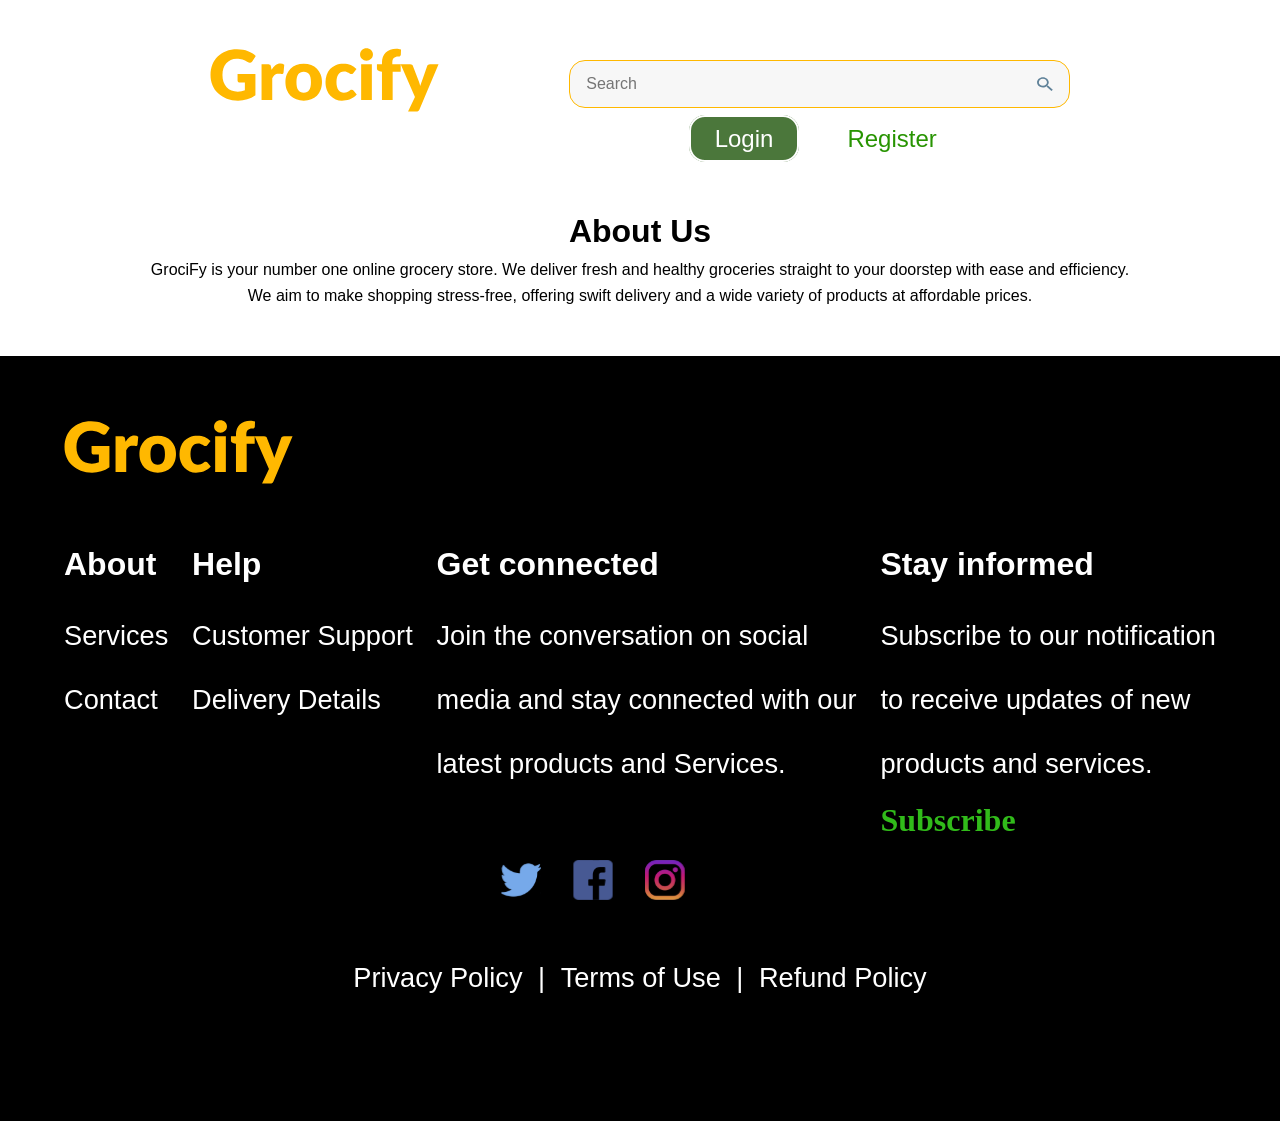
==== about.html @ b232aff8 "Added Animations" ====
<!-- about.html -->
<!DOCTYPE html>
<html lang="en">
  <head>
    <meta charset="UTF-8" />
    <meta name="viewport" content="width=device-width, initial-scale=1.0" />
    <title>About - GrociFy</title>
    <link rel="stylesheet" href="styles/styles.css" />
    <link rel="stylesheet" href="styles/nav.css" />
    <link rel="stylesheet" href="styles/footer.css" />
  </head>
  <body>
    <!-- Navbar -->
    <header>
      <div class="nav-container">
        <nav class="navbar">
          <a href="#" class="logo">
            <img src="images/Grocify.svg" alt="GrociFy Logo" />
          </a>

          <div class="search-container">
            <input type="text" class="search-input" placeholder="Search" />
            <img
              src="images/Vector.svg"
              alt="Search icon"
              class="search-icon"
            />
          </div>

          <ul class="nav-links">
            <li><a href="#home" class="nav-link nav-link1">Home</a></li>
            <li><a href="about.html" class="nav-link nav-link1">About</a></li>
            <li><a href="#contact" class="nav-link nav-link1">Contact</a></li>
            <li>
              <a href="#cart" class="nav-link">
                <img src="images/Vector (1).svg" alt="Cart" id="cart-icon" />
              </a>
            </li>
            <li><a href="#login" class="login-btn">Login</a></li>
            <li><a href="#register" class="register-btn">Register</a></li>
          </ul>
        </nav>
      </div>

    <main class="about-section" style="padding: 3rem; text-align: center">
      <h1>About Us</h1>
      <p>
        GrociFy is your number one online grocery store. We deliver fresh and
        healthy groceries straight to your doorstep with ease and efficiency.
      </p>
      <p>
        We aim to make shopping stress-free, offering swift delivery and a wide
        variety of products at affordable prices.
      </p>
    </main>

    <footer>
      <div class="footer-logo">
        <img src="images/Grocify.svg" alt="Grocify Logo" />
      </div>

      <div class="upper-footer">
        <div class="footer-content">
          <h3 class="footer-text-heading">About</h3>
          <ul class="footer-text">
            <li><a href="#">Services</a></li>
            <li><a href="#">Contact</a></li>
          </ul>
        </div>

        <div class="footer-content">
          <h3 class="footer-text-heading">Help</h3>
          <ul class="footer-text">
            <li><a href="#">Customer Support</a></li>
            <li><a href="#">Delivery Details</a></li>
          </ul>
        </div>

        <div class="footer-content">
          <h3 class="footer-text-heading">Get connected</h3>
          <p>
            Join the conversation on social<br />
            media and stay connected with our<br />
            latest products and Services.
          </p>
          <div class="socials">
            <a href="https://www.facebook.com/Meta"><img src="images/image 3.svg" alt="Social Icon 3" /></a>
            <a href="https://twitter.com/Meta"><img src="images/image 2.svg" alt="Social Icon 2" /></a>
            <a href="https://www.instagram.com/Meta"><img src="images/image 1.svg" alt="Social Icon 1" /></a>
          </div>
        </div>

        <div class="footer-content">
          <h3 class="footer-text-heading">Stay informed</h3>
          <p>
            Subscribe to our notification<br />
            to receive updates of new<br />
            products and services.
          </p>
          <a href="#" class="subscribe-link">Subscribe</a>
        </div>
      </div>

      <div class="lower-footer">
        <a href="#">Privacy Policy</a> | <a href="#">Terms of Use</a> |
        <a href="#">Refund Policy</a>
      </div>
    </footer>

    <footer style="text-align: center; padding: 1rem">
      <p>&copy; 2025 GrociFy. All rights reserved.</p>
    </footer>

  </body>
</html>
---- styles/styles.css ----
:root {
  /* Main text color */
  --color-main-text: #000000;

  /* Hero, navigation, and footer text color */
  --color-text-light: #FFFFFF;

  /* List marker color (e.g., bullet points) */
  --color-list-marker: #289402;
   --color-button-green: #339944; 
}

* {
    box-sizing: border-box;
    margin: 0;
    padding: 0;
}

/* Basic body styles */
body {
    font-family: 'Lato', sans-serif;
    line-height: 1.6;
    color: var(--color-main-text);
}

/* Reusable headings */
.section-heading {
    text-align: center;
    font-size: 2rem;
    font-weight: 700;
    margin-bottom: 2rem;
}
---- styles/nav.css ----
.navbar {
  display: flex;
  justify-content: space-evenly;
  align-items: center;
  flex-wrap: wrap;
  padding: 3rem 5rem 0rem 5rem;
}

.nav-container{
  margin: 0;
  padding-bottom: 0%;
}

.logo img {
  height: 4rem;
}

.search-container {
  display: flex;
  align-items: center;
  flex-grow: 1;
  max-width: 31.3rem;
  height: 3rem;
  border: 1px solid #ffb800;
  border-radius: 1rem;
  overflow: hidden;
  background-color: #f7f7f7;
  position: relative;
  z-index: 4;
  padding-right: 2rem;
  margin: 0;
}

.search-input {
  width: 100%;
  border: none;
  padding: 0.7rem 1rem;
  font-size: 1rem;
  outline: none;
  background-color: transparent;
}

.search-icon {
  position: absolute;
  width: 1rem;
  right: 1rem;
  pointer-events: none; /* Prevents the icon from interfering with input clicks */
}

/* Navigation Links Styling */
.nav-links {
  list-style: none;
  display: flex;
  align-items: center;
  gap: 2rem;
  margin: 0;
  padding: 0;
}

.nav-links li a {
  text-decoration: none;
  font-weight: 500;
  font-size: 1.5rem;
  transition: color 0.3s ease;
}

.nav-link1 {
  color: var(--color-text-light);
}

/* Style for the cart icon's image */
.nav-links li a img {
  width: 1.5rem;
  height: 1.5rem;
}

.login-btn {
  background-color: #4B773B;
  color: var(--color-text-light);
  border: 2px solid var(--color-text-light); /* Correct border color */
  border-radius: 1rem;
  padding: 0.5rem 1.5rem;
}

.register-btn {
  background-color: var(--color-text-light);
  color: var(--color-list-marker);
  border-radius: 1rem;
  padding: 0.6rem 1rem;
}
---- styles/footer.css ----
footer {
  background-color: var(--color-main-text);
  font-family: "Lato", sans-serif;
  color: var(--color-hero-heading);
  padding: 4rem 5%;
  display: flex;
  flex-direction: column;
  gap: 3rem;
}

.upper-footer {
  display: flex;
  justify-content: space-between;
  align-items: flex-start;
  flex-wrap: wrap;
}

.footer-content {
  display: flex;
  flex-direction: column;
  align-content: space-evenly;
}

.footer-content .footer-text-heading {
  color: var(--color-text-light);
  font-family: "Lato", sans-serif;
  font-weight: 600;
  font-size: 2rem;
  line-height: 3rem;
  letter-spacing: 0;
  text-align: left;
  margin-bottom: 1rem;
}

.footer-content p,
.footer-content li,
.footer-text a {
  color: var(--color-text-light);
  margin: 0;
  font-family: "Lato", sans-serif;
  font-weight: 500;
  font-size: 1.7rem;
  line-height: 4rem;
  letter-spacing: 0;
}

.footer-logo img {
  height: 4rem;
}

.footer-text {
  list-style: none;
  padding: 0;
  margin: 0;
}

.footer-text a {
  text-decoration: none;
  color: var(--color-text-light);
  transition: color 0.3s ease;
}

.footer-text a:hover {
  color: var(--color-accent);
}

.socials {
  display: flex;
  align-items: center;
  gap: 2rem;
  padding-left: 4rem;
  margin-top: 4rem;
}

.socials img {
  width: 2.5rem;
}

.subscribe-link {
  font-family: "lato", "sans-serif";
  color: #31bb1a;
  text-decoration: none;
  font-weight: 600;
  font-size: 2rem;
  line-height: 1.5rem;
  transition: color 0.3s ease;
  line-height: 3rem;
}

.subscribe-link:hover {
  text-decoration: underline;
}

.lower-footer {
  color: var(--color-text-light);
  font-size: 1.7rem;
  text-align: center;
}

.lower-footer a {
  color: inherit;
  text-decoration: none;
  margin: 0 0.5rem;
}
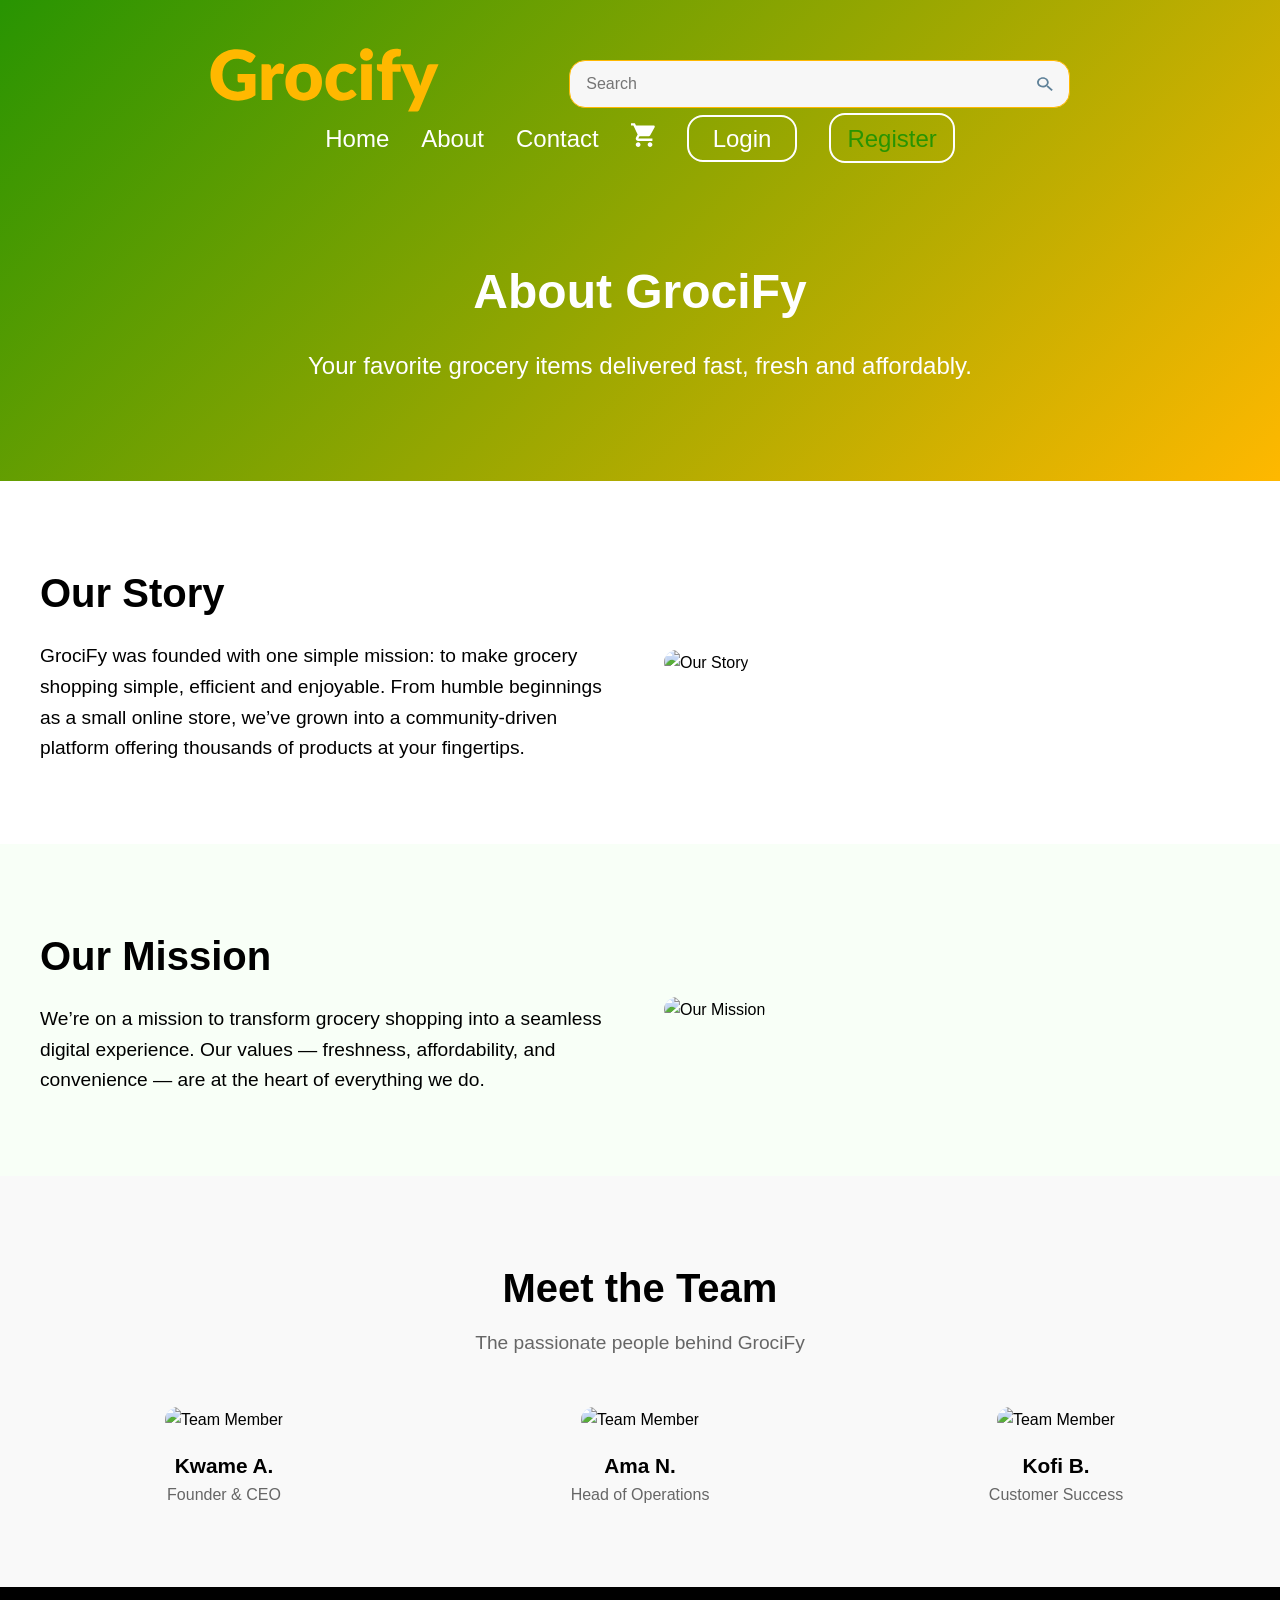
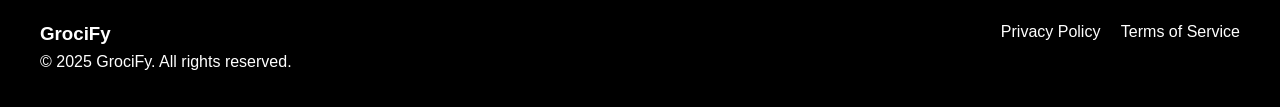
==== commit cbea3e61: "added navlinks html and their corresponding js" ====
--- a/about.html
+++ b/about.html
@@ -1,115 +1,130 @@
-<!-- about.html -->
 <!DOCTYPE html>
 <html lang="en">
   <head>
     <meta charset="UTF-8" />
     <meta name="viewport" content="width=device-width, initial-scale=1.0" />
-    <title>About - GrociFy</title>
+    <title>About Us - GrociFy</title>
     <link rel="stylesheet" href="styles/styles.css" />
     <link rel="stylesheet" href="styles/nav.css" />
-    <link rel="stylesheet" href="styles/footer.css" />
+    <link rel="stylesheet" href="styles/about.css" />
   </head>
   <body>
-    <!-- Navbar -->
-    <header>
-      <div class="nav-container">
-        <nav class="navbar">
-          <a href="#" class="logo">
-            <img src="images/Grocify.svg" alt="GrociFy Logo" />
-          </a>
+    <div class="nav-hero-wrapper">
+      <header>
+        <div class="nav-container">
+          <nav class="navbar">
+            <a href="#" class="logo">
+              <img src="images/Grocify.svg" alt="GrociFy Logo" />
+            </a>
 
-          <div class="search-container">
-            <input type="text" class="search-input" placeholder="Search" />
-            <img
-              src="images/Vector.svg"
-              alt="Search icon"
-              class="search-icon"
-            />
-          </div>
+            <div class="search-container">
+              <input type="text" class="search-input" placeholder="Search" />
+              <img
+                src="images/Vector.svg"
+                alt="Search icon"
+                class="search-icon"
+              />
+            </div>
 
-          <ul class="nav-links">
-            <li><a href="#home" class="nav-link nav-link1">Home</a></li>
-            <li><a href="about.html" class="nav-link nav-link1">About</a></li>
-            <li><a href="#contact" class="nav-link nav-link1">Contact</a></li>
-            <li>
-              <a href="#cart" class="nav-link">
-                <img src="images/Vector (1).svg" alt="Cart" id="cart-icon" />
-              </a>
-            </li>
-            <li><a href="#login" class="login-btn">Login</a></li>
-            <li><a href="#register" class="register-btn">Register</a></li>
-          </ul>
-        </nav>
-      </div>
+            <ul class="nav-links">
+              <li><a href="index.html" class="nav-link nav-link1">Home</a></li>
+              <li><a href="about.html" class="nav-link nav-link1">About</a></li>
+              <li><a href="contact.html" class="nav-link nav-link1">Contact</a></li>
+              <li>
+                <a href="#cart" class="nav-link">
+                  <img src="images/Vector (1).svg" alt="Cart" id="cart-icon" />
+                </a>
+              </li>
+              <li><a href="sign-In.html" class="login-btn" id="log-btn">Login</a></li>
+              <li><a href="#register" class="register-btn" id="reg-btn">Register</a></li>
+            </ul>
+          </nav>
+        </div>
+      </header>
 
-    <main class="about-section" style="padding: 3rem; text-align: center">
-      <h1>About Us</h1>
-      <p>
-        GrociFy is your number one online grocery store. We deliver fresh and
-        healthy groceries straight to your doorstep with ease and efficiency.
-      </p>
-      <p>
-        We aim to make shopping stress-free, offering swift delivery and a wide
-        variety of products at affordable prices.
-      </p>
-    </main>
+      <!-- ABOUT HERO -->
+      <section class="about-hero">
+        <div class="about-hero-content">
+          <h1>About GrociFy</h1>
+          <p>
+            Your favorite grocery items delivered fast, fresh and affordably.
+          </p>
+        </div>
+      </section>
+    </div>
 
-    <footer>
-      <div class="footer-logo">
-        <img src="images/Grocify.svg" alt="Grocify Logo" />
-      </div>
-
-      <div class="upper-footer">
-        <div class="footer-content">
-          <h3 class="footer-text-heading">About</h3>
-          <ul class="footer-text">
-            <li><a href="#">Services</a></li>
-            <li><a href="#">Contact</a></li>
-          </ul>
+    <!-- OUR STORY -->
+    <section class="about-section">
+      <div class="about-container">
+        <div class="about-text">
+          <h2>Our Story</h2>
+          <p>
+            GrociFy was founded with one simple mission: to make grocery
+            shopping simple, efficient and enjoyable. From humble beginnings as
+            a small online store, we’ve grown into a community-driven platform
+            offering thousands of products at your fingertips.
+          </p>
         </div>
-
-        <div class="footer-content">
-          <h3 class="footer-text-heading">Help</h3>
-          <ul class="footer-text">
-            <li><a href="#">Customer Support</a></li>
-            <li><a href="#">Delivery Details</a></li>
-          </ul>
-        </div>
-
-        <div class="footer-content">
-          <h3 class="footer-text-heading">Get connected</h3>
-          <p>
-            Join the conversation on social<br />
-            media and stay connected with our<br />
-            latest products and Services.
-          </p>
-          <div class="socials">
-            <a href="https://www.facebook.com/Meta"><img src="images/image 3.svg" alt="Social Icon 3" /></a>
-            <a href="https://twitter.com/Meta"><img src="images/image 2.svg" alt="Social Icon 2" /></a>
-            <a href="https://www.instagram.com/Meta"><img src="images/image 1.svg" alt="Social Icon 1" /></a>
-          </div>
-        </div>
-
-        <div class="footer-content">
-          <h3 class="footer-text-heading">Stay informed</h3>
-          <p>
-            Subscribe to our notification<br />
-            to receive updates of new<br />
-            products and services.
-          </p>
-          <a href="#" class="subscribe-link">Subscribe</a>
+        <div class="about-image">
+          <img src="images/about-story.jpg" alt="Our Story" />
         </div>
       </div>
+    </section>
 
-      <div class="lower-footer">
-        <a href="#">Privacy Policy</a> | <a href="#">Terms of Use</a> |
-        <a href="#">Refund Policy</a>
+    <!-- MISSION & VALUES -->
+    <section class="about-section light-bg">
+      <div class="about-container reverse">
+        <div class="about-image">
+          <img src="images/about-mission.jpg" alt="Our Mission" />
+        </div>
+        <div class="about-text">
+          <h2>Our Mission</h2>
+          <p>
+            We’re on a mission to transform grocery shopping into a seamless
+            digital experience. Our values — freshness, affordability, and
+            convenience — are at the heart of everything we do.
+          </p>
+        </div>
+      </div>
+    </section>
+
+    <!-- TEAM -->
+    <section class="about-team">
+      <div class="team-header">
+        <h2>Meet the Team</h2>
+        <p>The passionate people behind GrociFy</p>
+      </div>
+      <div class="team-grid">
+        <div class="team-member">
+          <img src="images/team1.jpg" alt="Team Member" />
+          <h3>Kwame A.</h3>
+          <p>Founder & CEO</p>
+        </div>
+        <div class="team-member">
+          <img src="images/team2.jpg" alt="Team Member" />
+          <h3>Ama N.</h3>
+          <p>Head of Operations</p>
+        </div>
+        <div class="team-member">
+          <img src="images/team3.jpg" alt="Team Member" />
+          <h3>Kofi B.</h3>
+          <p>Customer Success</p>
+        </div>
+      </div>
+    </section>
+
+    <!-- FOOTER -->
+    <footer class="footer">
+      <div class="footer-container">
+        <div class="footer-left">
+          <h3>GrociFy</h3>
+          <p>&copy; 2025 GrociFy. All rights reserved.</p>
+        </div>
+        <div class="footer-links">
+          <a href="privacy.html">Privacy Policy</a>
+          <a href="terms.html">Terms of Service</a>
+        </div>
       </div>
     </footer>
-
-    <footer style="text-align: center; padding: 1rem">
-      <p>&copy; 2025 GrociFy. All rights reserved.</p>
-    </footer>
-
   </body>
 </html>
--- a/styles/styles.css
+++ b/styles/styles.css
@@ -1,32 +1,28 @@
 :root {
-  /* Main text color */
   --color-main-text: #000000;
-
-  /* Hero, navigation, and footer text color */
-  --color-text-light: #FFFFFF;
-
-  /* List marker color (e.g., bullet points) */
+  --color-text-light: #ffffff;
+  --brand-gradient: linear-gradient(135deg, #289402 0%, #ffb800 100%);
   --color-list-marker: #289402;
-   --color-button-green: #339944; 
+  --color-button-green: #339944;
 }
 
 * {
-    box-sizing: border-box;
-    margin: 0;
-    padding: 0;
+  box-sizing: border-box;
+  margin: 0;
+  padding: 0;
 }
 
 /* Basic body styles */
 body {
-    font-family: 'Lato', sans-serif;
-    line-height: 1.6;
-    color: var(--color-main-text);
+  font-family: "Lato", sans-serif;
+  line-height: 1.6;
+  color: var(--color-main-text);
 }
 
 /* Reusable headings */
 .section-heading {
-    text-align: center;
-    font-size: 2rem;
-    font-weight: 700;
-    margin-bottom: 2rem;
-}+  text-align: center;
+  font-size: 2rem;
+  font-weight: 700;
+  margin-bottom: 2rem;
+}
--- a/styles/about.css
+++ b/styles/about.css
@@ -0,0 +1,131 @@
+/* HERO SECTION */
+.nav-hero-wrapper {
+  background: var(--brand-gradient);
+  color: #fff;
+  text-align: center;
+}
+
+#reg-btn {
+  background: none;
+  border: 2px solid var(--color-text-light);
+  color: #289402;
+}
+
+#log-btn {
+  background: none;
+}
+
+.about-hero {
+  padding: 6rem 2rem;
+}
+
+.about-hero-content h1 {
+  font-size: 3rem;
+  margin-bottom: 1rem;
+}
+
+.about-hero-content p {
+  font-size: 1.5rem;
+}
+
+.nav-links li a.active {
+  color: #289402;
+  font-weight: 600;
+}
+
+/* ABOUT SECTIONS */
+.about-section {
+  padding: 5rem 2rem;
+}
+.about-section.light-bg {
+  background-color: rgba(43, 234, 12, 0.03);
+}
+
+.about-container {
+  max-width: 1200px;
+  margin: 0 auto;
+  display: flex;
+  flex-wrap: wrap;
+  gap: 3rem;
+  align-items: center;
+}
+.about-container.reverse {
+  flex-direction: row-reverse;
+}
+
+.about-text {
+  flex: 1 1 500px;
+}
+.about-text h2 {
+  font-size: 2.5rem;
+  margin-bottom: 1rem;
+}
+.about-text p {
+  font-size: 1.2rem;
+  line-height: 1.6;
+}
+
+.about-image {
+  flex: 1 1 500px;
+}
+.about-image img {
+  width: 100%;
+  border-radius: 1rem;
+}
+
+/* TEAM */
+.about-team {
+  padding: 5rem 2rem;
+  background-color: #f9f9f9;
+  text-align: center;
+}
+.team-header h2 {
+  font-size: 2.5rem;
+  margin-bottom: 0.5rem;
+}
+.team-header p {
+  font-size: 1.2rem;
+  color: #666;
+}
+.team-grid {
+  display: grid;
+  grid-template-columns: repeat(auto-fit, minmax(220px, 1fr));
+  gap: 2rem;
+  margin-top: 3rem;
+}
+.team-member img {
+  width: 100%;
+  height: 250px;
+  object-fit: cover;
+  border-radius: 1rem;
+}
+.team-member h3 {
+  margin-top: 1rem;
+  font-size: 1.3rem;
+}
+.team-member p {
+  color: #666;
+  font-size: 1rem;
+}
+
+/* FOOTER (optional) */
+.footer {
+  background-color: #000;
+  color: #fff;
+  padding: 2rem;
+}
+.footer-container {
+  max-width: 1200px;
+  margin: 0 auto;
+  display: flex;
+  justify-content: space-between;
+  flex-wrap: wrap;
+}
+.footer-links a {
+  color: #fff;
+  margin-left: 1rem;
+  text-decoration: none;
+}
+.footer-links a:hover {
+  text-decoration: underline;
+}
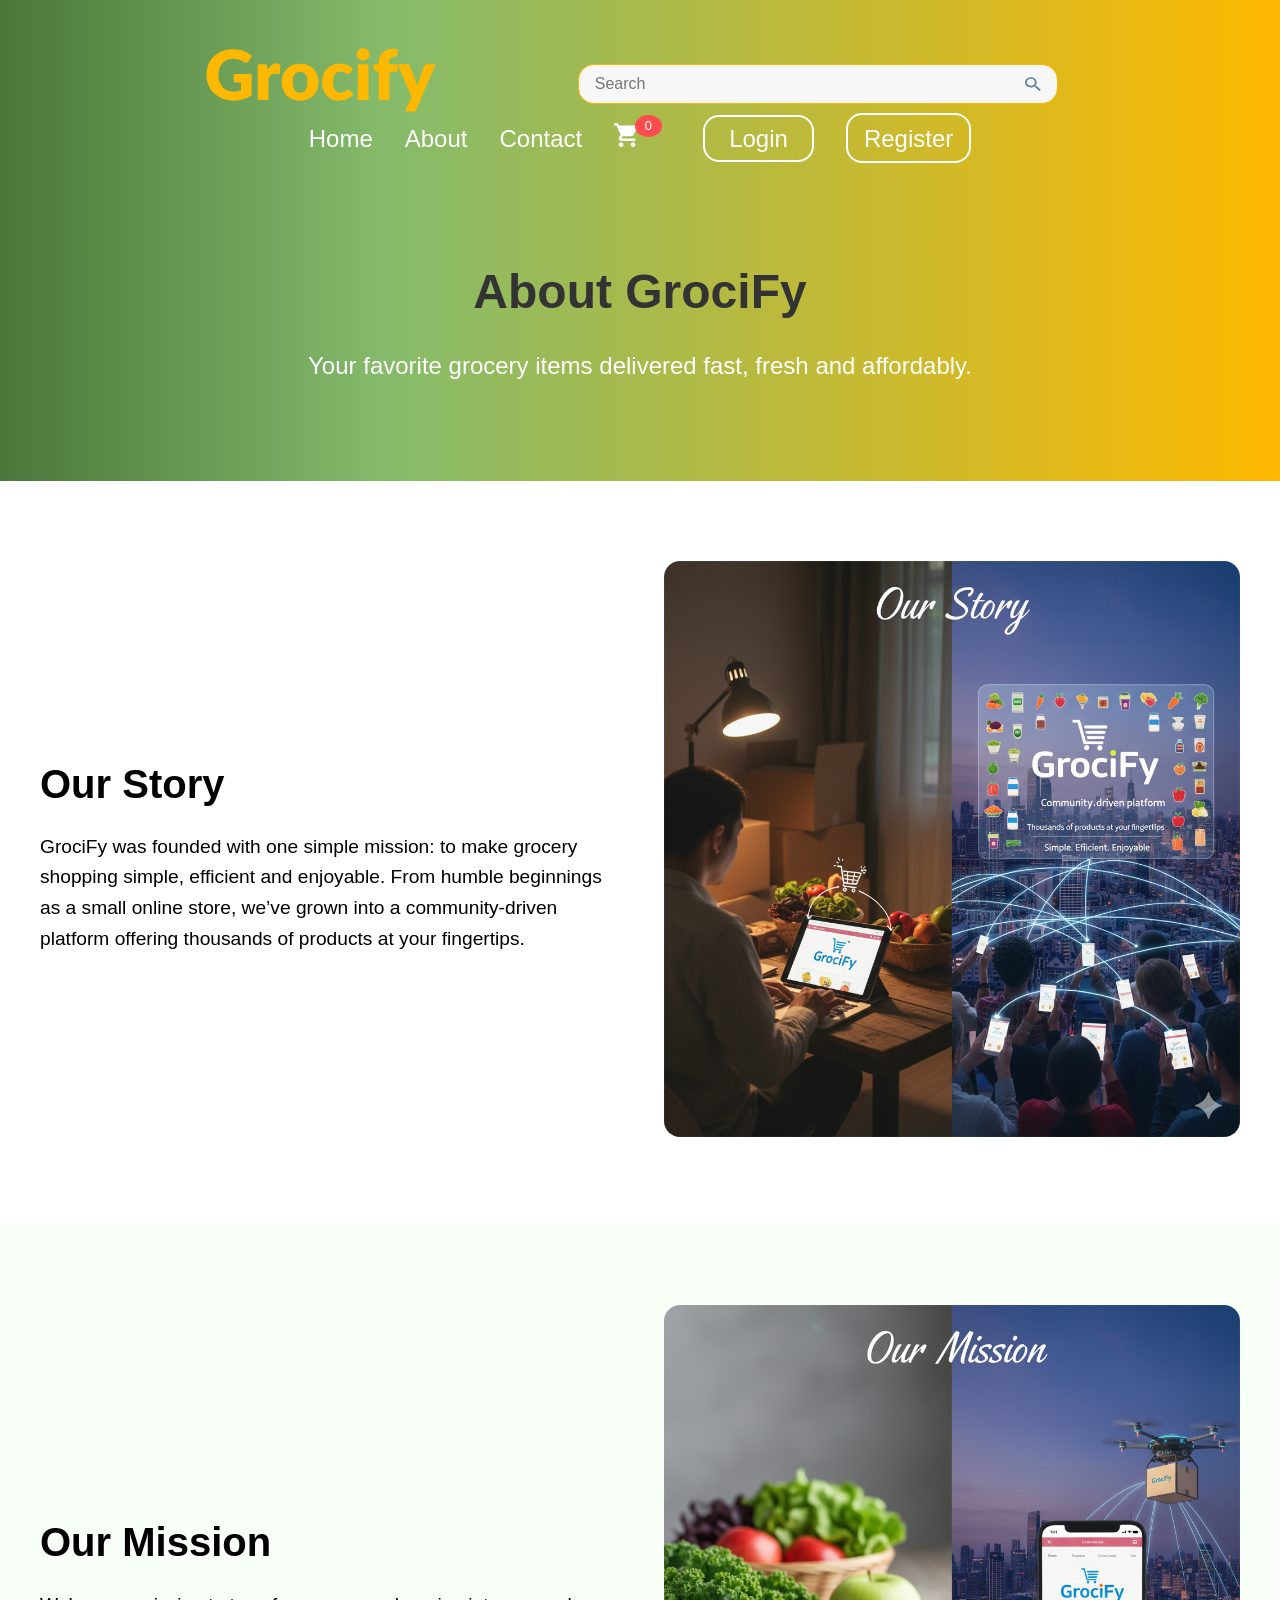
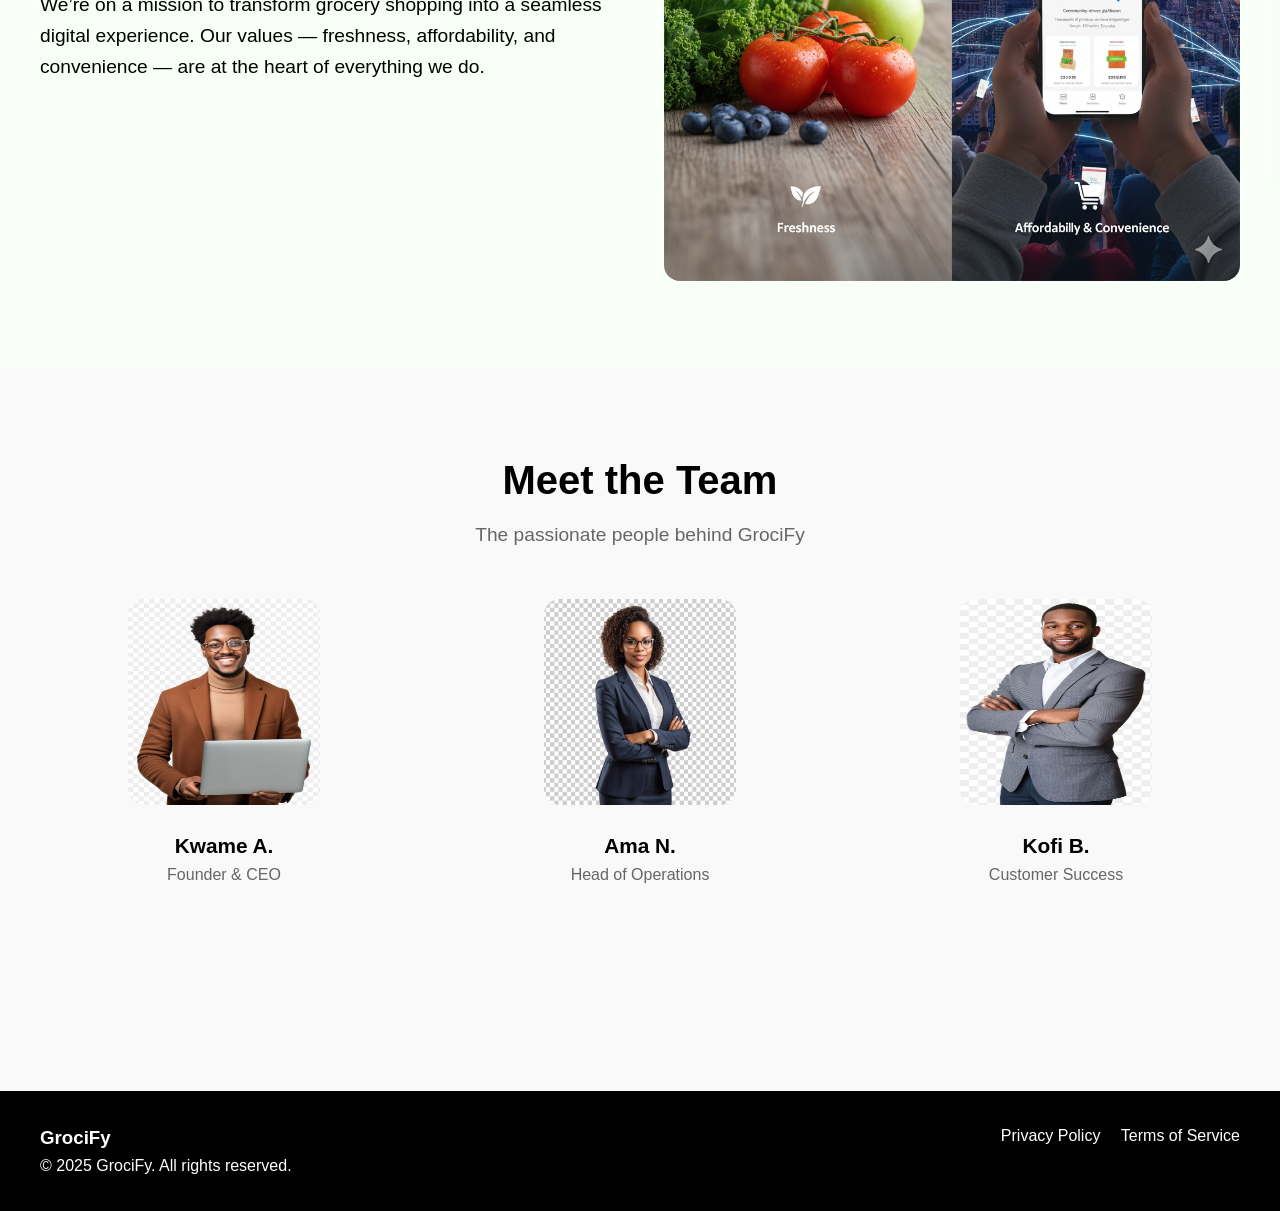
==== commit efffae93: "feat: Integrate SweetAlert2 for enhanced user notifications in cart and registration processes - Add" ====
--- a/about.html
+++ b/about.html
@@ -7,6 +7,8 @@
     <link rel="stylesheet" href="styles/styles.css" />
     <link rel="stylesheet" href="styles/nav.css" />
     <link rel="stylesheet" href="styles/about.css" />
+    <link rel="stylesheet" href="styles/sign-In.css" />
+    <script src="cart.js" defer></script>
   </head>
   <body>
     <div class="nav-hero-wrapper">
@@ -29,14 +31,23 @@
             <ul class="nav-links">
               <li><a href="index.html" class="nav-link nav-link1">Home</a></li>
               <li><a href="about.html" class="nav-link nav-link1">About</a></li>
-              <li><a href="contact.html" class="nav-link nav-link1">Contact</a></li>
               <li>
-                <a href="#cart" class="nav-link">
+                <a href="contact.html" class="nav-link nav-link1">Contact</a>
+              </li>
+              <li>
+                <a href="cart.html" class="nav-link">
                   <img src="images/Vector (1).svg" alt="Cart" id="cart-icon" />
+                  <span class="cart-count" id="cart-count">0</span>
                 </a>
               </li>
-              <li><a href="sign-In.html" class="login-btn" id="log-btn">Login</a></li>
-              <li><a href="#register" class="register-btn" id="reg-btn">Register</a></li>
+              <li>
+                <a href="#" class="login-btn" id="loginbtn">Login</a>
+              </li>
+              <li>
+                <a href="register.html" class="register-btn" id="reg-btn"
+                  >Register</a
+                >
+              </li>
             </ul>
           </nav>
         </div>
@@ -66,7 +77,10 @@
           </p>
         </div>
         <div class="about-image">
-          <img src="images/about-story.jpg" alt="Our Story" />
+          <img
+            src="images\Gemini_Generated_Image_hqcd2mhqcd2mhqcd.png"
+            alt="Our Story"
+          />
         </div>
       </div>
     </section>
@@ -75,7 +89,10 @@
     <section class="about-section light-bg">
       <div class="about-container reverse">
         <div class="about-image">
-          <img src="images/about-mission.jpg" alt="Our Mission" />
+          <img
+            src="images\Gemini_Generated_Image_h7ezskh7ezskh7ez.png"
+            alt="Our Mission"
+          />
         </div>
         <div class="about-text">
           <h2>Our Mission</h2>
@@ -96,17 +113,17 @@
       </div>
       <div class="team-grid">
         <div class="team-member">
-          <img src="images/team1.jpg" alt="Team Member" />
+          <img src="images\Download free png of PNG Man using holding laptop computer portrait adult about man laptop, african american laptop, happy man png, african, and young 13164030.jpg" alt="Team Member" />
           <h3>Kwame A.</h3>
           <p>Founder & CEO</p>
         </div>
         <div class="team-member">
-          <img src="images/team2.jpg" alt="Team Member" />
+          <img src="images\A woman wearing glasses and a gray suit stands in front of a crossword puzzle _ Premium AI-generated PSD.jpg" alt="Team Member" />
           <h3>Ama N.</h3>
           <p>Head of Operations</p>
         </div>
         <div class="team-member">
-          <img src="images/team3.jpg" alt="Team Member" />
+          <img src="images\Download premium png of PNG Business man portrait suit businessman background_ by Tung about business man png, executive man png, portrait professional, blazer, and man standing cross armed png 15558506.jpg" alt="Team Member" />
           <h3>Kofi B.</h3>
           <p>Customer Success</p>
         </div>
@@ -126,5 +143,55 @@
         </div>
       </div>
     </footer>
+
+    <div class="modal-overlay" id="login-modal">
+      <div class="form-container">
+        <button class="close-btn" id="close-modal-btn">
+          <i class="fa-solid fa-xmark"></i>
+        </button>
+
+        <h1 id="sign-in-title">Sign In</h1>
+
+        <form action="/login" method="POST">
+          <div class="input_field">
+            <i class="fa-solid fa-envelope"></i>
+            <input
+              type="email"
+              id="email"
+              name="email"
+              placeholder="Email"
+              required
+            />
+            <div class="error-message"></div>
+          </div>
+          <div class="input_field password_field">
+            <input
+              type="password"
+              id="password"
+              name="password"
+              placeholder="Password"
+              required
+            />
+            <i
+              class="fa-regular fa-eye"
+              id="togglePassword"
+              style="cursor: pointer"
+            ></i>
+            <div class="error-message"></div>
+          </div>
+
+          <p id="forgot-password">
+            Lost your password? <a href="#">Click here</a>
+          </p>
+          <br />
+
+          <div class="btn-container">
+            <button class="submit-btn" type="submit" id="sign-in-btn">
+              Sign In
+            </button>
+          </div>
+        </form>
+      </div>
+    </div>
   </body>
 </html>
--- a/styles/styles.css
+++ b/styles/styles.css
@@ -7,6 +7,7 @@
 }
 
 * {
+    font-family: "Lato", sans-serif;
   box-sizing: border-box;
   margin: 0;
   padding: 0;
--- a/styles/nav.css
+++ b/styles/nav.css
@@ -6,7 +6,7 @@
   padding: 3rem 5rem 0rem 5rem;
 }
 
-.nav-container{
+.nav-container {
   margin: 0;
   padding-bottom: 0%;
 }
@@ -19,8 +19,8 @@
   display: flex;
   align-items: center;
   flex-grow: 1;
-  max-width: 31.3rem;
-  height: 3rem;
+  max-width: 30rem;
+  height: 2.5rem;
   border: 1px solid #ffb800;
   border-radius: 1rem;
   overflow: hidden;
@@ -28,7 +28,7 @@
   position: relative;
   z-index: 4;
   padding-right: 2rem;
-  margin: 0;
+  margin: 0 1rem;
 }
 
 .search-input {
@@ -44,7 +44,7 @@
   position: absolute;
   width: 1rem;
   right: 1rem;
-  pointer-events: none; /* Prevents the icon from interfering with input clicks */
+  pointer-events: none;
 }
 
 /* Navigation Links Styling */
@@ -68,16 +68,16 @@
   color: var(--color-text-light);
 }
 
-/* Style for the cart icon's image */
+/* Style for the cart icon */
 .nav-links li a img {
   width: 1.5rem;
   height: 1.5rem;
 }
 
 .login-btn {
-  background-color: #4B773B;
+  background-color: #4b773b;
   color: var(--color-text-light);
-  border: 2px solid var(--color-text-light); /* Correct border color */
+  border: 2px solid var(--color-text-light);
   border-radius: 1rem;
   padding: 0.5rem 1.5rem;
 }
@@ -88,3 +88,14 @@
   border-radius: 1rem;
   padding: 0.6rem 1rem;
 }
+
+.cart-count {
+  background-color: #ff4d4f;
+  color: #fff;
+  border-radius: 50%;
+  padding: 0.2rem 0.6rem;
+  font-size: 0.8rem;
+  position: relative;
+  bottom: 1rem;
+  right: 17%;
+}
--- a/styles/about.css
+++ b/styles/about.css
@@ -1,6 +1,14 @@
-/* HERO SECTION */
+body {
+  font-family: "Lato", sans-serif;
+}
+
 .nav-hero-wrapper {
-  background: var(--brand-gradient);
+  background: linear-gradient(
+    to right,
+    #4B773B,
+    #85bb6b 30%,
+    #ffb800
+  );;
   color: #fff;
   text-align: center;
 }
@@ -8,19 +16,21 @@
 #reg-btn {
   background: none;
   border: 2px solid var(--color-text-light);
-  color: #289402;
+  color: white;
 }
 
-#log-btn {
-  background: none;
+#loginbtn {
+  background: transparent;
 }
 
 .about-hero {
+  font-family: "Lato", sans-serif;
   padding: 6rem 2rem;
 }
 
 .about-hero-content h1 {
   font-size: 3rem;
+  font-weight: 700;
   margin-bottom: 1rem;
 }
 
@@ -94,9 +104,8 @@
   margin-top: 3rem;
 }
 .team-member img {
-  width: 100%;
-  height: 250px;
-  object-fit: cover;
+  width: 50%;
+  height: 50%;
   border-radius: 1rem;
 }
 .team-member h3 {
--- a/styles/sign-In.css
+++ b/styles/sign-In.css
@@ -0,0 +1,154 @@
+* {
+  margin: 0;
+  padding: 0;
+  box-sizing: border-box;
+}
+
+body {
+  font-family: "Lato", sans-serif;
+  min-height: 100vh;
+}
+
+/* MODAL OVERLAY STYLES */
+.modal-overlay {
+  position: fixed;
+  top: 0;
+  left: 0;
+  width: 100%;
+  height: 100%;
+  background-color: rgba(0, 0, 0, 0.5);
+  display: flex;
+  align-items: center;
+  justify-content: center;
+  z-index: 1000;
+
+  /* Initial state: Hidden */
+  opacity: 0;
+  visibility: hidden;
+  pointer-events: none;
+  transition: opacity 0.3s ease, visibility 0.3s ease;
+}
+
+.modal-overlay.visible {
+  opacity: 1;
+  visibility: visible;
+  pointer-events: auto;
+  backdrop-filter: blur(8px);
+}
+
+.form-container {
+  max-width: 400px;
+  width: 90%;
+  position: fixed;
+  display: flex;
+  flex-direction: column;
+  justify-content: center;
+  background: rgba(255, 255, 255, 0.95);
+  padding: 2rem;
+  border-radius: 12px;
+  box-shadow: 0 4px 20px rgba(0, 0, 0, 0.2);
+}
+
+.close-btn {
+  position: absolute;
+  top: 10px;
+  right: 15px;
+  background: none;
+  border: none;
+  font-size: 1.5rem;
+  line-height: 1;
+  cursor: pointer;
+  color: #555;
+  width: auto;
+  padding: 0;
+  transition: color 0.2s;
+  z-index: 1001;
+}
+
+.close-btn:hover {
+  color: #a72828;
+}
+
+/* Form styles */
+h1 {
+  text-align: center;
+  margin-bottom: 1.5rem;
+  font-size: 1.8rem;
+  font-weight: 800;
+  color: #333;
+}
+
+.input_field {
+  position: relative;
+  display: flex;
+  flex-direction: column;
+  margin-bottom: 2rem;
+}
+
+.input_field i {
+  position: absolute;
+  left: 12px;
+  top: 0;
+  margin-top: 1rem;
+  color: #555;
+  font-size: 1rem;
+}
+
+.input_field input {
+  width: 100%;
+  padding: 12px 12px 12px 40px;
+  background: #f5f5f5;
+  border: 1px solid #ddd;
+  border-radius: 6px;
+  font-size: 1rem;
+  transition: border-color 0.3s ease, background-color 0.3s ease;
+}
+
+.input_field input:focus {
+  background-color: #fff;
+  outline: none;
+}
+
+.input_field.success input {
+  border-color: #28a745;
+}
+.input_field.error input {
+  border-color: red;
+}
+.input_field .error-message {
+  color: red;
+  font-size: 0.75rem;
+}
+
+#forgot-password {
+  text-align: center;
+  font-size: 0.9rem;
+  margin-top: -5px;
+  margin-bottom: 15px;
+}
+
+#forgot-password a {
+  color: #28a745;
+  text-decoration: none;
+}
+
+#forgot-password a:hover {
+  text-decoration: underline;
+}
+
+button {
+  width: 100%;
+  padding: 0.8rem;
+  background: #28a745;
+  border: none;
+  border-radius: 8px;
+  color: #fff;
+  font-size: 1rem;
+  font-weight: 600;
+  cursor: pointer;
+  transition: background 0.3s ease;
+}
+
+.submit-btn:hover {
+  background: #218838;
+}
